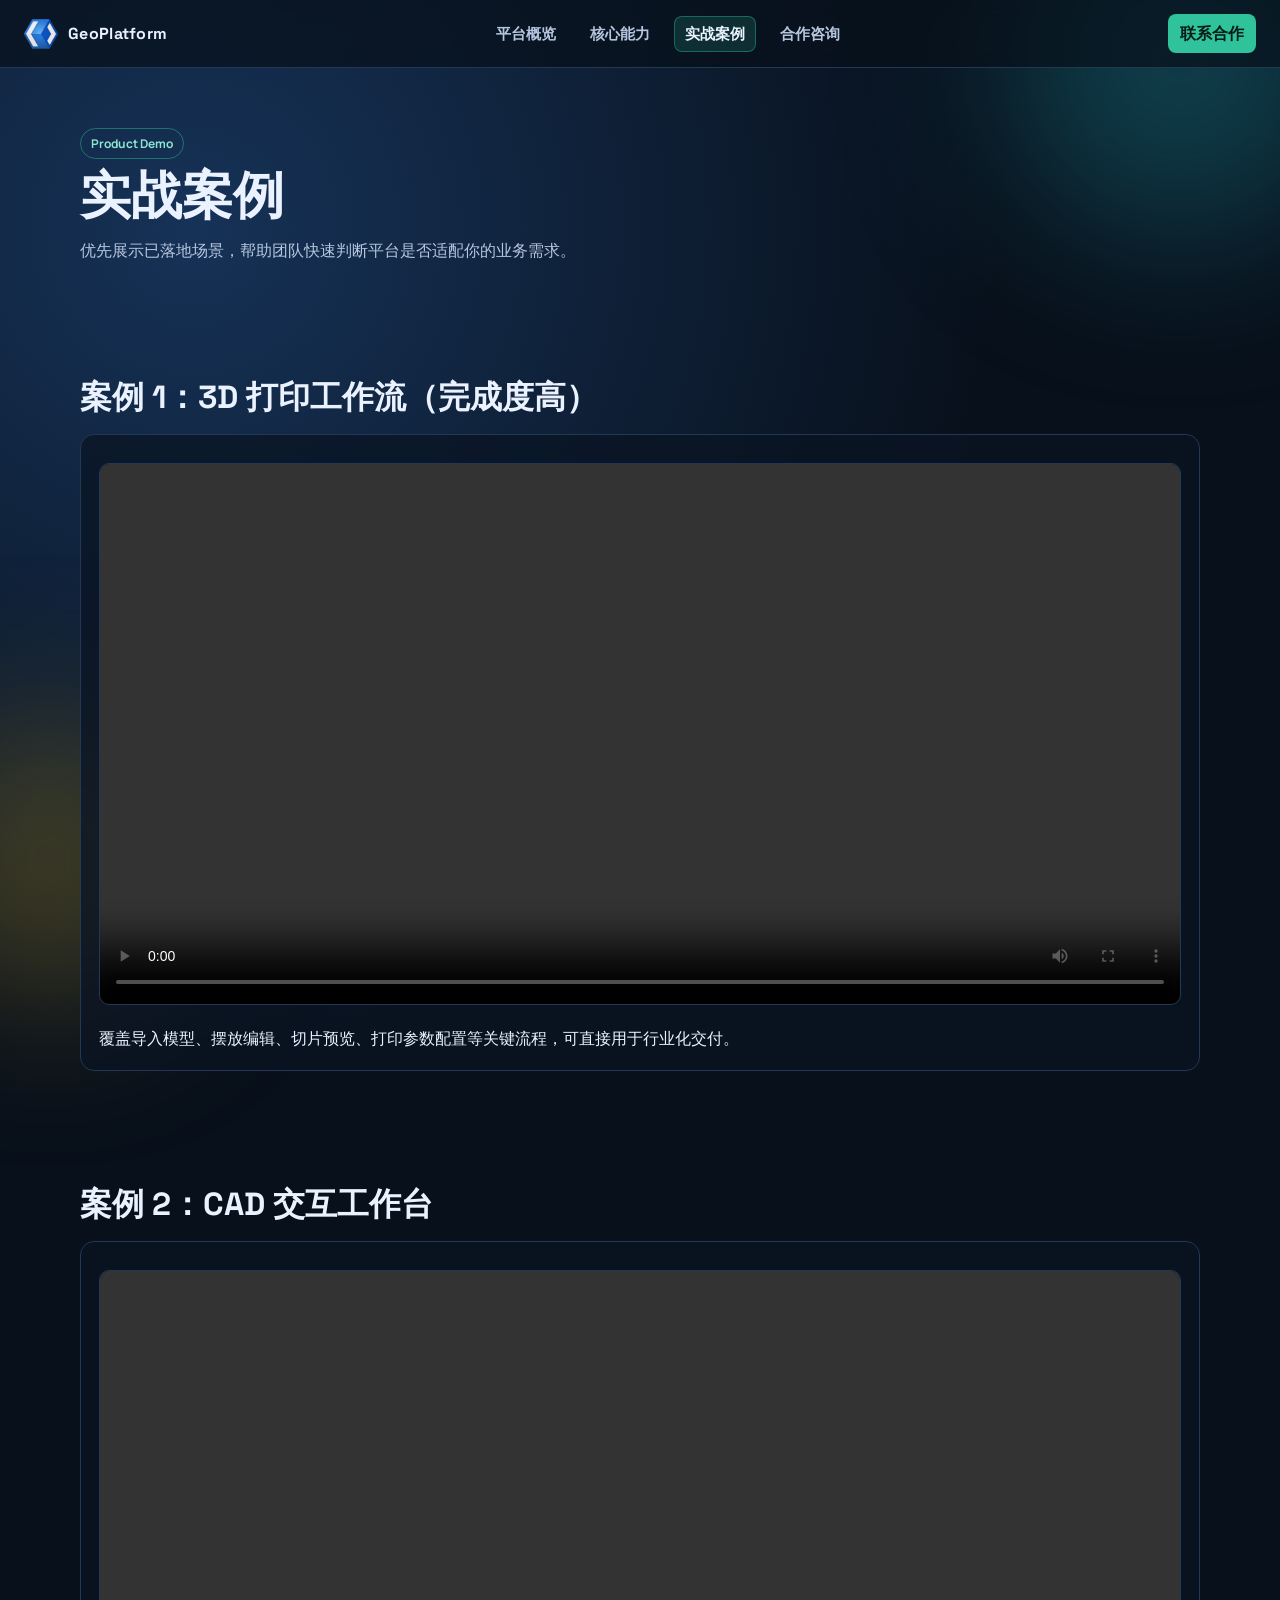
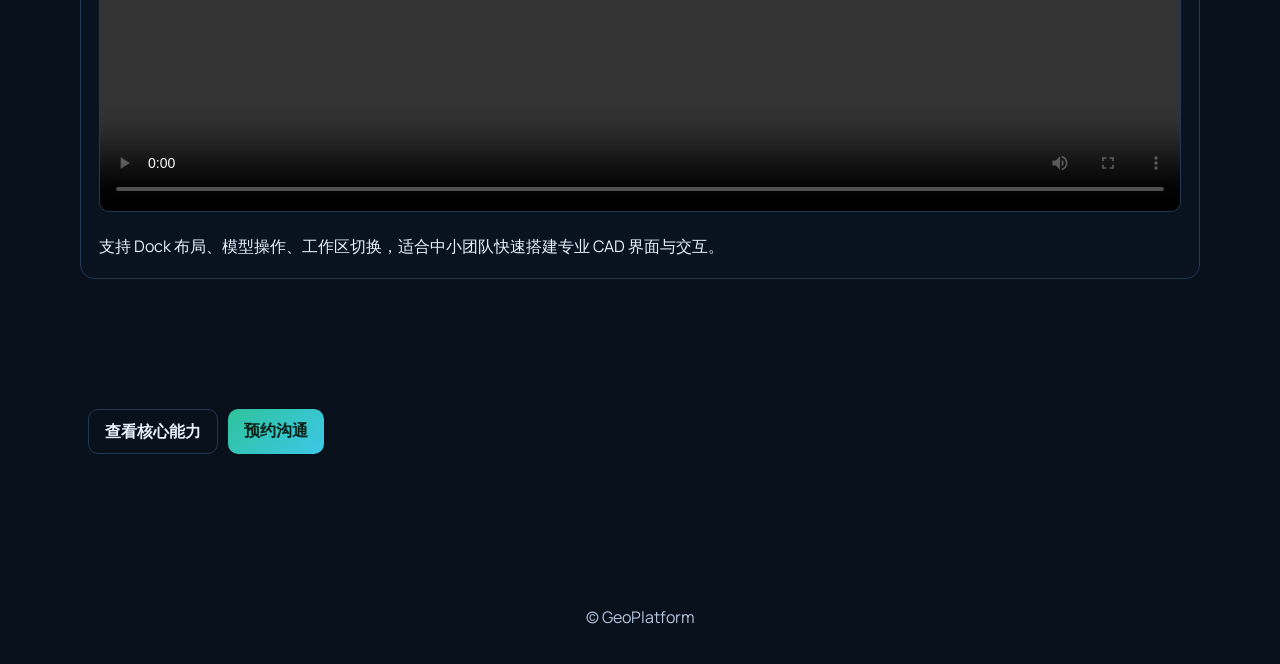
==== cases.html @ 3b735857 "feat: move demo videos to dedicated cases page and refine feature copy" ====
<!doctype html>
<html lang="zh-CN">
<head>
  <meta charset="UTF-8" />
  <meta name="viewport" content="width=device-width, initial-scale=1.0" />
  <title>GeoPlatform | 实战案例</title>
  <meta name="description" content="GeoPlatform 实战案例：3D 打印工作流与 CAD 交互工作台视频演示。" />
  <link rel="preconnect" href="https://fonts.googleapis.com">
  <link rel="preconnect" href="https://fonts.gstatic.com" crossorigin>
  <link href="https://fonts.googleapis.com/css2?family=Manrope:wght@400;600;700;800&family=Space+Grotesk:wght@500;700&display=swap" rel="stylesheet">
  <link rel="stylesheet" href="styles.css" />
</head>
<body>
  <div class="bg-shape bg-shape-a"></div>
  <div class="bg-shape bg-shape-b"></div>

  <header class="topbar">
    <div class="brand">
      <img src="assets/brand/logo.png" alt="GeoPlatform Logo" />
      <span>GeoPlatform</span>
    </div>
    <nav class="top-links" aria-label="Primary">
      <a href="index.html">平台概览</a>
      <a href="features.html">核心能力</a>
      <a class="active" href="cases.html">实战案例</a>
      <a href="index.html#contact">合作咨询</a>
    </nav>
    <div class="top-actions">
      <a class="cta" href="index.html#contact">联系合作</a>
    </div>
  </header>

  <main>
    <section class="section page-hero">
      <p class="tag">Product Demo</p>
      <h1>实战案例</h1>
      <p class="subtitle">优先展示已落地场景，帮助团队快速判断平台是否适配你的业务需求。</p>
    </section>

    <section class="section" id="print-case">
      <h2>案例 1：3D 打印工作流（完成度高）</h2>
      <article class="card case-video">
        <video controls playsinline preload="metadata">
          <source src="assets/media/print-demo.mp4" type="video/mp4" />
          你的浏览器不支持视频播放。
        </video>
        <p>覆盖导入模型、摆放编辑、切片预览、打印参数配置等关键流程，可直接用于行业化交付。</p>
      </article>
    </section>

    <section class="section" id="cad-case">
      <h2>案例 2：CAD 交互工作台</h2>
      <article class="card case-video">
        <video controls playsinline preload="metadata">
          <source src="assets/media/cadpreview.mp4" type="video/mp4" />
          你的浏览器不支持视频播放。
        </video>
        <p>支持 Dock 布局、模型操作、工作区切换，适合中小团队快速搭建专业 CAD 界面与交互。</p>
      </article>
    </section>

    <section class="section">
      <div class="section-action">
        <a class="btn btn-ghost" href="features.html">查看核心能力</a>
        <a class="btn btn-primary" href="index.html#contact">预约沟通</a>
      </div>
    </section>
  </main>

  <footer>
    <p>© <span id="year"></span> GeoPlatform</p>
  </footer>

  <script src="script.js"></script>
</body>
</html>
---- styles.css ----
:root {
  --bg: #08101b;
  --bg-soft: #111e31;
  --text: #eaf2ff;
  --muted: #b6c6df;
  --line: #233854;
  --brand: #2fc29b;
  --brand-2: #f2b45a;
  --card: rgba(10, 21, 35, 0.75);
}

* { box-sizing: border-box; }
html, body { margin: 0; padding: 0; }
body {
  font-family: "Manrope", "PingFang SC", "Microsoft YaHei", sans-serif;
  color: var(--text);
  background: radial-gradient(circle at 15% 10%, #163257 0%, var(--bg) 35%), var(--bg);
  overflow-x: hidden;
}

.bg-shape {
  position: fixed;
  border-radius: 999px;
  filter: blur(80px);
  z-index: -1;
}
.bg-shape-a { width: 360px; height: 360px; background: #1b7f8f66; top: -120px; right: -80px; }
.bg-shape-b { width: 280px; height: 280px; background: #9d7f2360; bottom: -100px; left: -90px; }

.topbar {
  position: sticky;
  top: 0;
  z-index: 10;
  display: flex;
  justify-content: space-between;
  align-items: center;
  padding: 14px 24px;
  background: rgba(8, 16, 27, 0.7);
  backdrop-filter: blur(10px);
  border-bottom: 1px solid var(--line);
}

.brand {
  display: flex;
  align-items: center;
  gap: 10px;
  font-family: "Space Grotesk", sans-serif;
  font-weight: 700;
  letter-spacing: 0.3px;
}
.brand img { width: 34px; height: 34px; object-fit: contain; }
.top-links {
  display: flex;
  align-items: center;
  gap: 14px;
}
.top-links a {
  text-decoration: none;
  color: var(--muted);
  font-weight: 700;
  font-size: 0.95rem;
  padding: 6px 10px;
  border-radius: 8px;
}
.top-links a:hover {
  color: var(--text);
  background: rgba(255, 255, 255, 0.06);
}
.top-links a.active {
  color: var(--text);
  background: rgba(47, 194, 155, 0.16);
  border: 1px solid #2fc29b66;
}
.top-actions {
  display: flex;
  align-items: center;
}

main { max-width: 1160px; margin: 0 auto; padding: 20px 20px 72px; }
.section { padding: 56px 0; }

.hero {
  display: grid;
  grid-template-columns: 1.1fr 1fr;
  gap: 28px;
  align-items: center;
}
.tag {
  display: inline-block;
  margin: 0 0 10px;
  font-size: 12px;
  font-weight: 700;
  padding: 6px 10px;
  border: 1px solid #2fc29b77;
  border-radius: 999px;
  color: #8de6d1;
}
h1 {
  margin: 0;
  font-family: "Space Grotesk", sans-serif;
  font-size: clamp(2rem, 4vw, 3.2rem);
  line-height: 1.05;
}
.subtitle { color: var(--muted); line-height: 1.7; margin-top: 14px; }

.hero-media video {
  width: 100%;
  border-radius: 16px;
  border: 1px solid var(--line);
  box-shadow: 0 16px 60px rgba(0, 0, 0, 0.45);
}

h2 {
  margin: 0 0 14px;
  font-family: "Space Grotesk", sans-serif;
  font-size: clamp(1.4rem, 2.5vw, 2rem);
}
h3 { margin: 0 0 8px; font-size: 1.1rem; }
p { margin: 0; }
.hint { color: var(--muted); margin-bottom: 14px; }

.grid { display: grid; gap: 14px; }
.grid-2 { grid-template-columns: repeat(2, minmax(0, 1fr)); }
.grid-3 { grid-template-columns: repeat(3, minmax(0, 1fr)); }

.card {
  background: var(--card);
  border: 1px solid var(--line);
  border-radius: 14px;
  padding: 18px;
  line-height: 1.7;
}
.case-video video {
  width: 100%;
  margin: 10px 0 12px;
  border-radius: 10px;
  border: 1px solid var(--line);
  background: #08101b;
}

.arch {
  width: 100%;
  border-radius: 14px;
  border: 1px solid var(--line);
  background: #0c1727;
  padding: 8px;
}

.btn {
  display: inline-block;
  text-decoration: none;
  padding: 10px 16px;
  border-radius: 10px;
  font-weight: 700;
  transition: transform .2s ease, background .2s ease;
}
.btn:hover { transform: translateY(-2px); }
.btn-primary {
  background: linear-gradient(135deg, var(--brand), #3cc8e8);
  color: #072018;
}
.btn-ghost {
  border: 1px solid var(--line);
  color: var(--text);
  margin-left: 8px;
}

.cta {
  text-decoration: none;
  color: #051d18;
  background: var(--brand);
  padding: 8px 12px;
  border-radius: 8px;
  font-weight: 700;
}

.hero-actions { margin-top: 18px; }
.section-action {
  margin-top: 18px;
  display: flex;
  gap: 10px;
  flex-wrap: wrap;
}

.page-hero {
  padding-top: 40px;
}
.metrics {
  margin-top: 16px;
  display: grid;
  gap: 12px;
  grid-template-columns: repeat(4, minmax(0, 1fr));
}
.metric h3 {
  margin-bottom: 6px;
}
.metric p {
  color: var(--muted);
}
.flow {
  margin-top: 14px;
  display: flex;
  flex-wrap: wrap;
  gap: 8px;
}
.flow span {
  padding: 6px 10px;
  border-radius: 999px;
  border: 1px solid #3a5d83;
  background: rgba(16, 35, 56, 0.75);
  color: #c8ddff;
  font-size: 0.86rem;
  font-weight: 700;
}
.emphasis {
  margin-top: 14px;
  border-color: #2fc29b88;
  background: linear-gradient(140deg, rgba(47, 194, 155, 0.12), rgba(10, 21, 35, 0.8));
}

.contact {
  text-align: center;
  border-top: 1px dashed var(--line);
  border-bottom: 1px dashed var(--line);
}

footer {
  text-align: center;
  color: var(--muted);
  padding: 24px 12px 36px;
}

@media (max-width: 980px) {
  .hero { grid-template-columns: 1fr; }
  .grid-2, .grid-3 { grid-template-columns: 1fr; }
  .metrics { grid-template-columns: 1fr; }
  .top-links { display: none; }
  main { padding: 12px 16px 56px; }
}
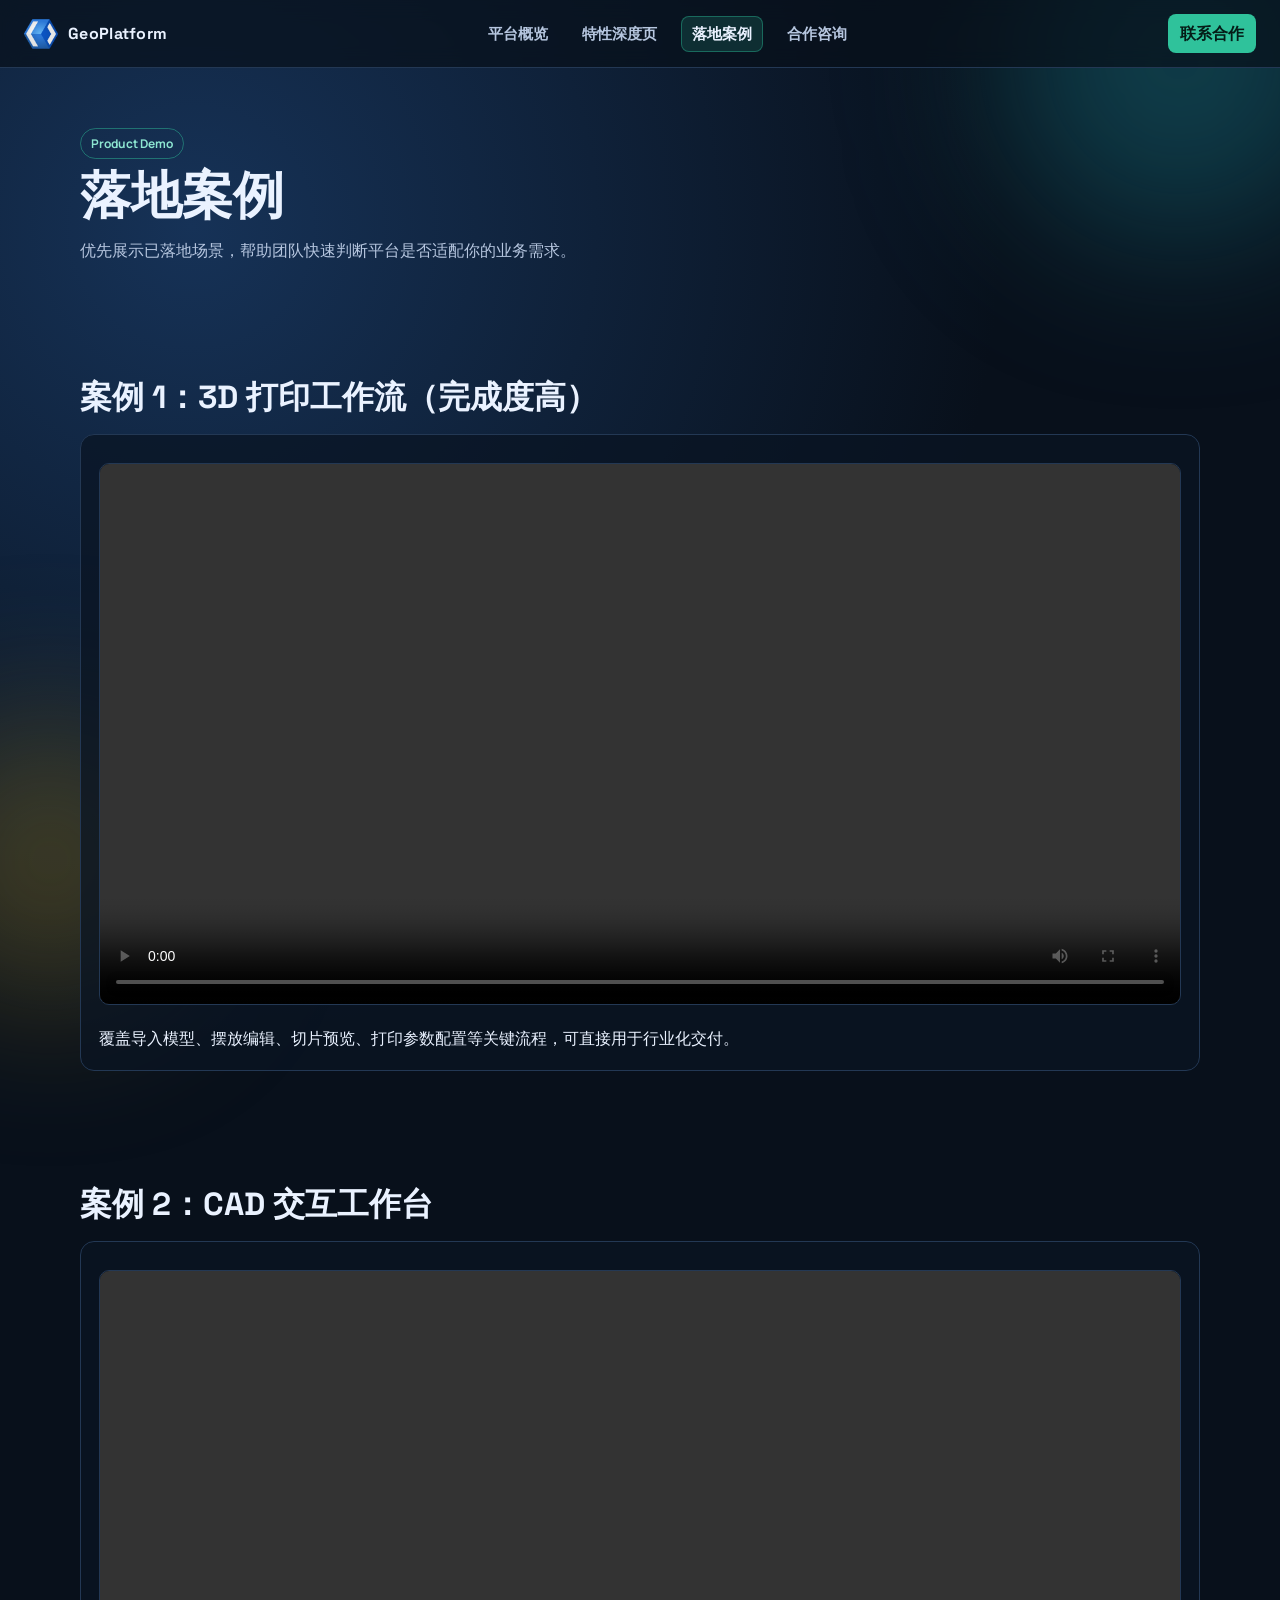
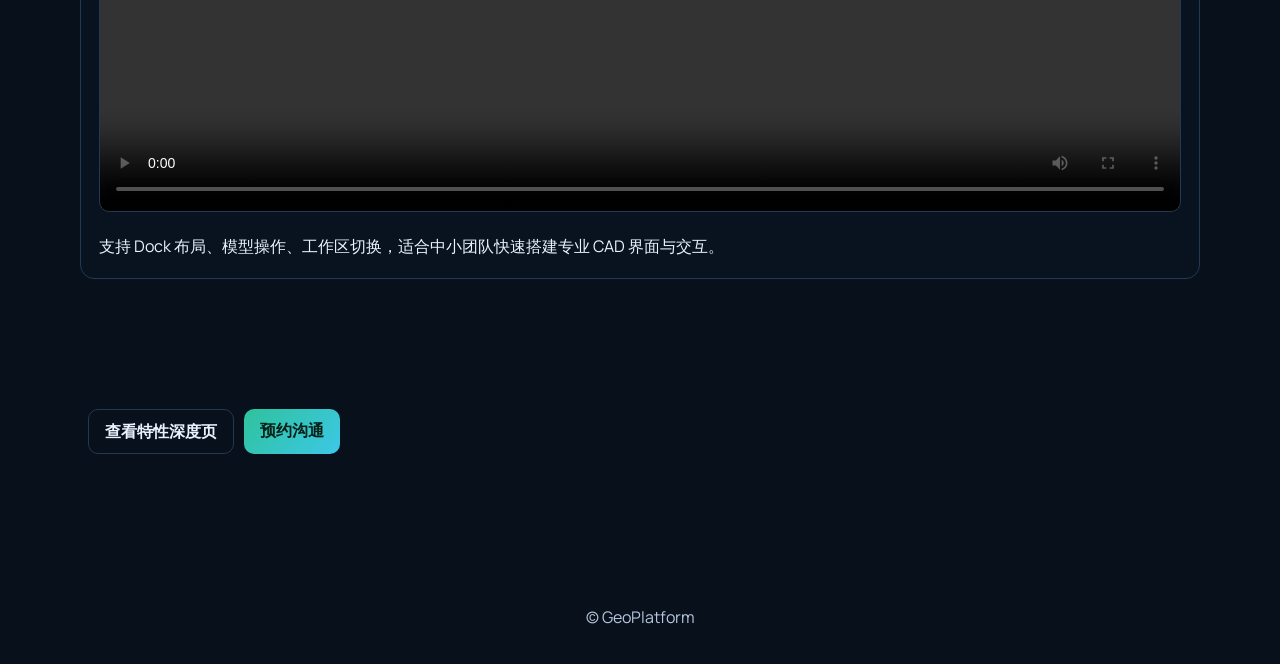
==== commit 103cdbce: "refactor: align nav and terminology to feature-depth and delivery-cases" ====
--- a/cases.html
+++ b/cases.html
@@ -3,8 +3,8 @@
 <head>
   <meta charset="UTF-8" />
   <meta name="viewport" content="width=device-width, initial-scale=1.0" />
-  <title>GeoPlatform | 实战案例</title>
-  <meta name="description" content="GeoPlatform 实战案例：3D 打印工作流与 CAD 交互工作台视频演示。" />
+  <title>GeoPlatform | 落地案例</title>
+  <meta name="description" content="GeoPlatform 落地案例：3D 打印工作流与 CAD 交互工作台视频演示。" />
   <link rel="preconnect" href="https://fonts.googleapis.com">
   <link rel="preconnect" href="https://fonts.gstatic.com" crossorigin>
   <link href="https://fonts.googleapis.com/css2?family=Manrope:wght@400;600;700;800&family=Space+Grotesk:wght@500;700&display=swap" rel="stylesheet">
@@ -21,8 +21,8 @@
     </div>
     <nav class="top-links" aria-label="Primary">
       <a href="index.html">平台概览</a>
-      <a href="features.html">核心能力</a>
-      <a class="active" href="cases.html">实战案例</a>
+      <a href="features.html">特性深度页</a>
+      <a class="active" href="cases.html">落地案例</a>
       <a href="index.html#contact">合作咨询</a>
     </nav>
     <div class="top-actions">
@@ -33,7 +33,7 @@
   <main>
     <section class="section page-hero">
       <p class="tag">Product Demo</p>
-      <h1>实战案例</h1>
+      <h1>落地案例</h1>
       <p class="subtitle">优先展示已落地场景，帮助团队快速判断平台是否适配你的业务需求。</p>
     </section>
 
@@ -61,7 +61,7 @@
 
     <section class="section">
       <div class="section-action">
-        <a class="btn btn-ghost" href="features.html">查看核心能力</a>
+        <a class="btn btn-ghost" href="features.html">查看特性深度页</a>
         <a class="btn btn-primary" href="index.html#contact">预约沟通</a>
       </div>
     </section>
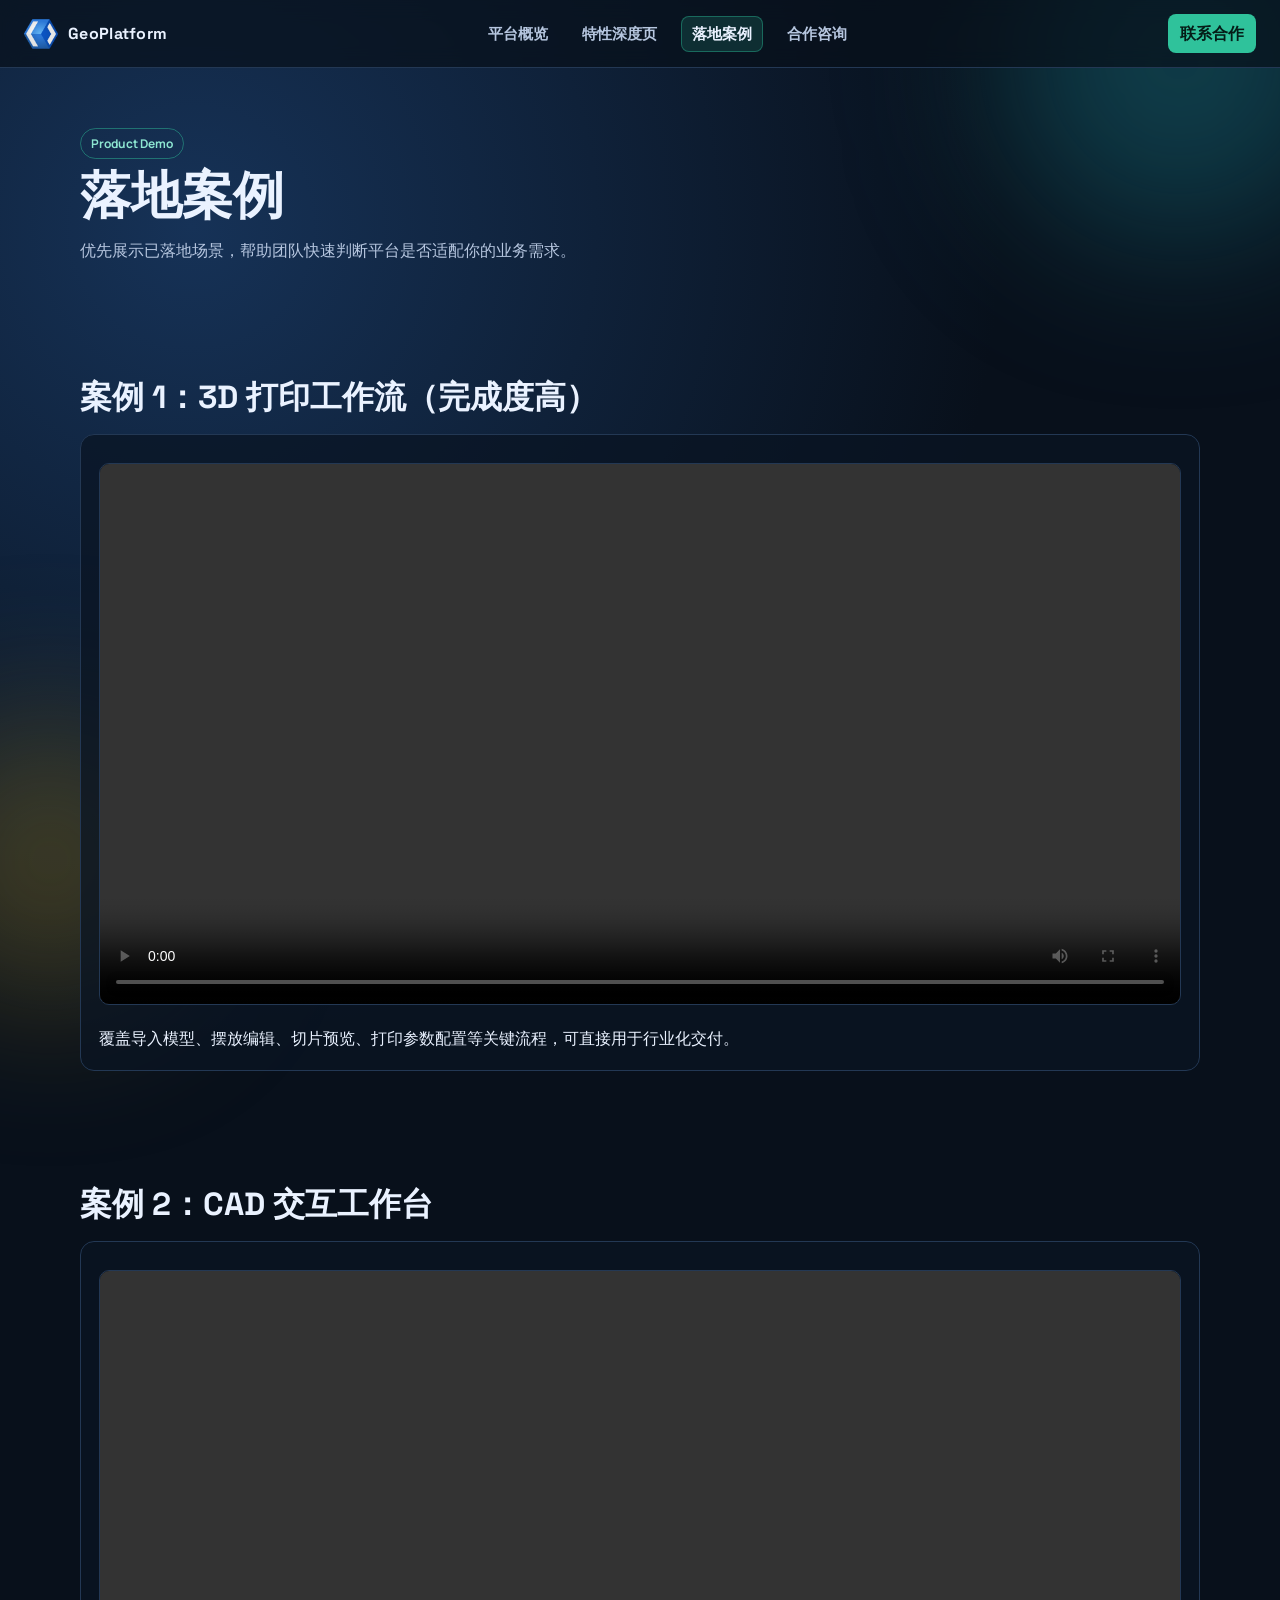
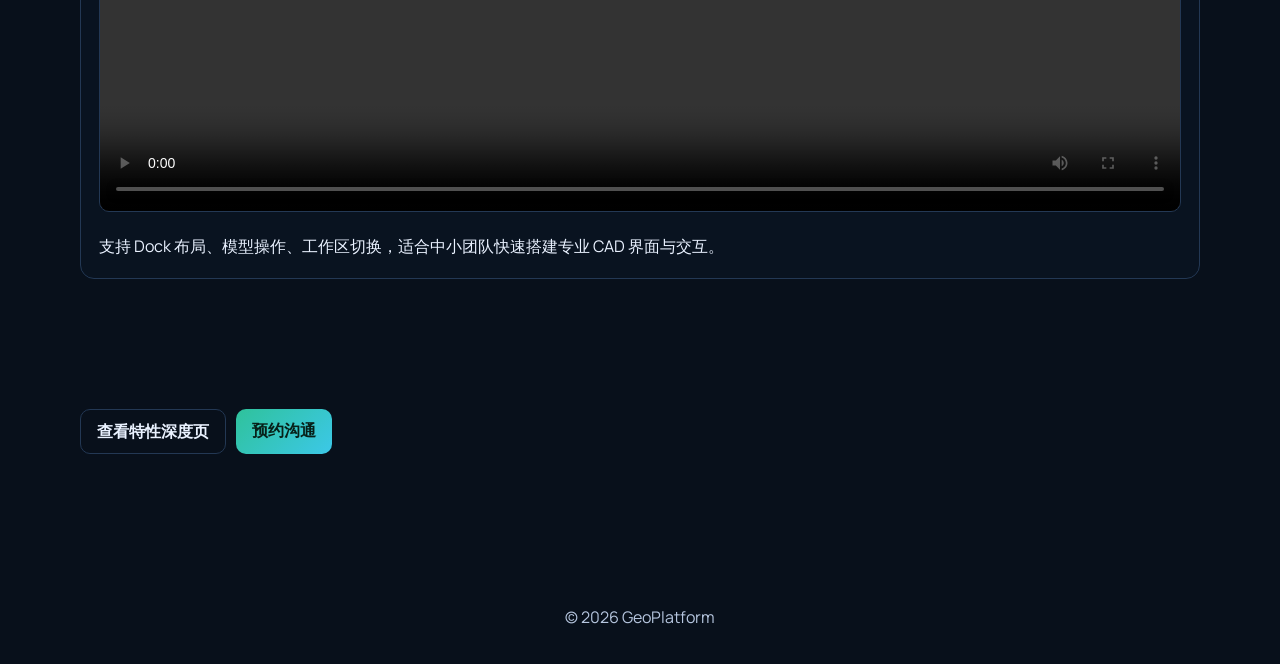
==== commit 1e53cb06: "fix(deploy): keep media files under 25MiB with segmented playback" ====
--- a/cases.html
+++ b/cases.html
@@ -40,8 +40,8 @@
     <section class="section" id="print-case">
       <h2>案例 1：3D 打印工作流（完成度高）</h2>
       <article class="card case-video">
-        <video controls playsinline preload="metadata">
-          <source src="assets/media/print-demo.mp4" type="video/mp4" />
+        <video controls playsinline preload="metadata" data-playlist="assets/media/print-demo.part1.mp4,assets/media/print-demo.part2.mp4,assets/media/print-demo.part3.mp4">
+          <source src="assets/media/print-demo.part1.mp4" type="video/mp4" />
           你的浏览器不支持视频播放。
         </video>
         <p>覆盖导入模型、摆放编辑、切片预览、打印参数配置等关键流程，可直接用于行业化交付。</p>
--- a/styles.css
+++ b/styles.css
@@ -74,6 +74,7 @@
 .top-actions {
   display: flex;
   align-items: center;
+  gap: 10px;
 }
 
 main { max-width: 1160px; margin: 0 auto; padding: 20px 20px 72px; }
@@ -130,6 +131,17 @@
   padding: 18px;
   line-height: 1.7;
 }
+.feature-link {
+  display: block;
+  text-decoration: none;
+  color: var(--text);
+  transition: transform .2s ease, border-color .2s ease, background .2s ease;
+}
+.feature-link:hover {
+  transform: translateY(-2px);
+  border-color: #2fc29b88;
+  background: rgba(20, 36, 57, 0.86);
+}
 .case-video video {
   width: 100%;
   margin: 10px 0 12px;
@@ -162,7 +174,7 @@
 .btn-ghost {
   border: 1px solid var(--line);
   color: var(--text);
-  margin-left: 8px;
+  margin-left: 0;
 }
 
 .cta {
@@ -174,7 +186,18 @@
   font-weight: 700;
 }
 
-.hero-actions { margin-top: 18px; }
+.cta-secondary {
+  color: var(--text);
+  background: transparent;
+  border: 1px solid #2fc29b88;
+}
+
+.hero-actions {
+  margin-top: 18px;
+  display: flex;
+  gap: 10px;
+  flex-wrap: wrap;
+}
 .section-action {
   margin-top: 18px;
   display: flex;
@@ -224,6 +247,21 @@
   border-bottom: 1px dashed var(--line);
 }
 
+.mobile-feature-cta {
+  display: none;
+  position: fixed;
+  right: 14px;
+  bottom: 14px;
+  z-index: 30;
+  padding: 10px 14px;
+  border-radius: 999px;
+  text-decoration: none;
+  font-weight: 800;
+  color: #072018;
+  background: linear-gradient(135deg, var(--brand), #3cc8e8);
+  box-shadow: 0 10px 25px rgba(0, 0, 0, 0.35);
+}
+
 footer {
   text-align: center;
   color: var(--muted);
@@ -235,5 +273,7 @@
   .grid-2, .grid-3 { grid-template-columns: 1fr; }
   .metrics { grid-template-columns: 1fr; }
   .top-links { display: none; }
-  main { padding: 12px 16px 56px; }
-}
+  .top-actions .cta-secondary { display: none; }
+  .mobile-feature-cta { display: inline-block; }
+  main { padding: 12px 16px 112px; }
+}
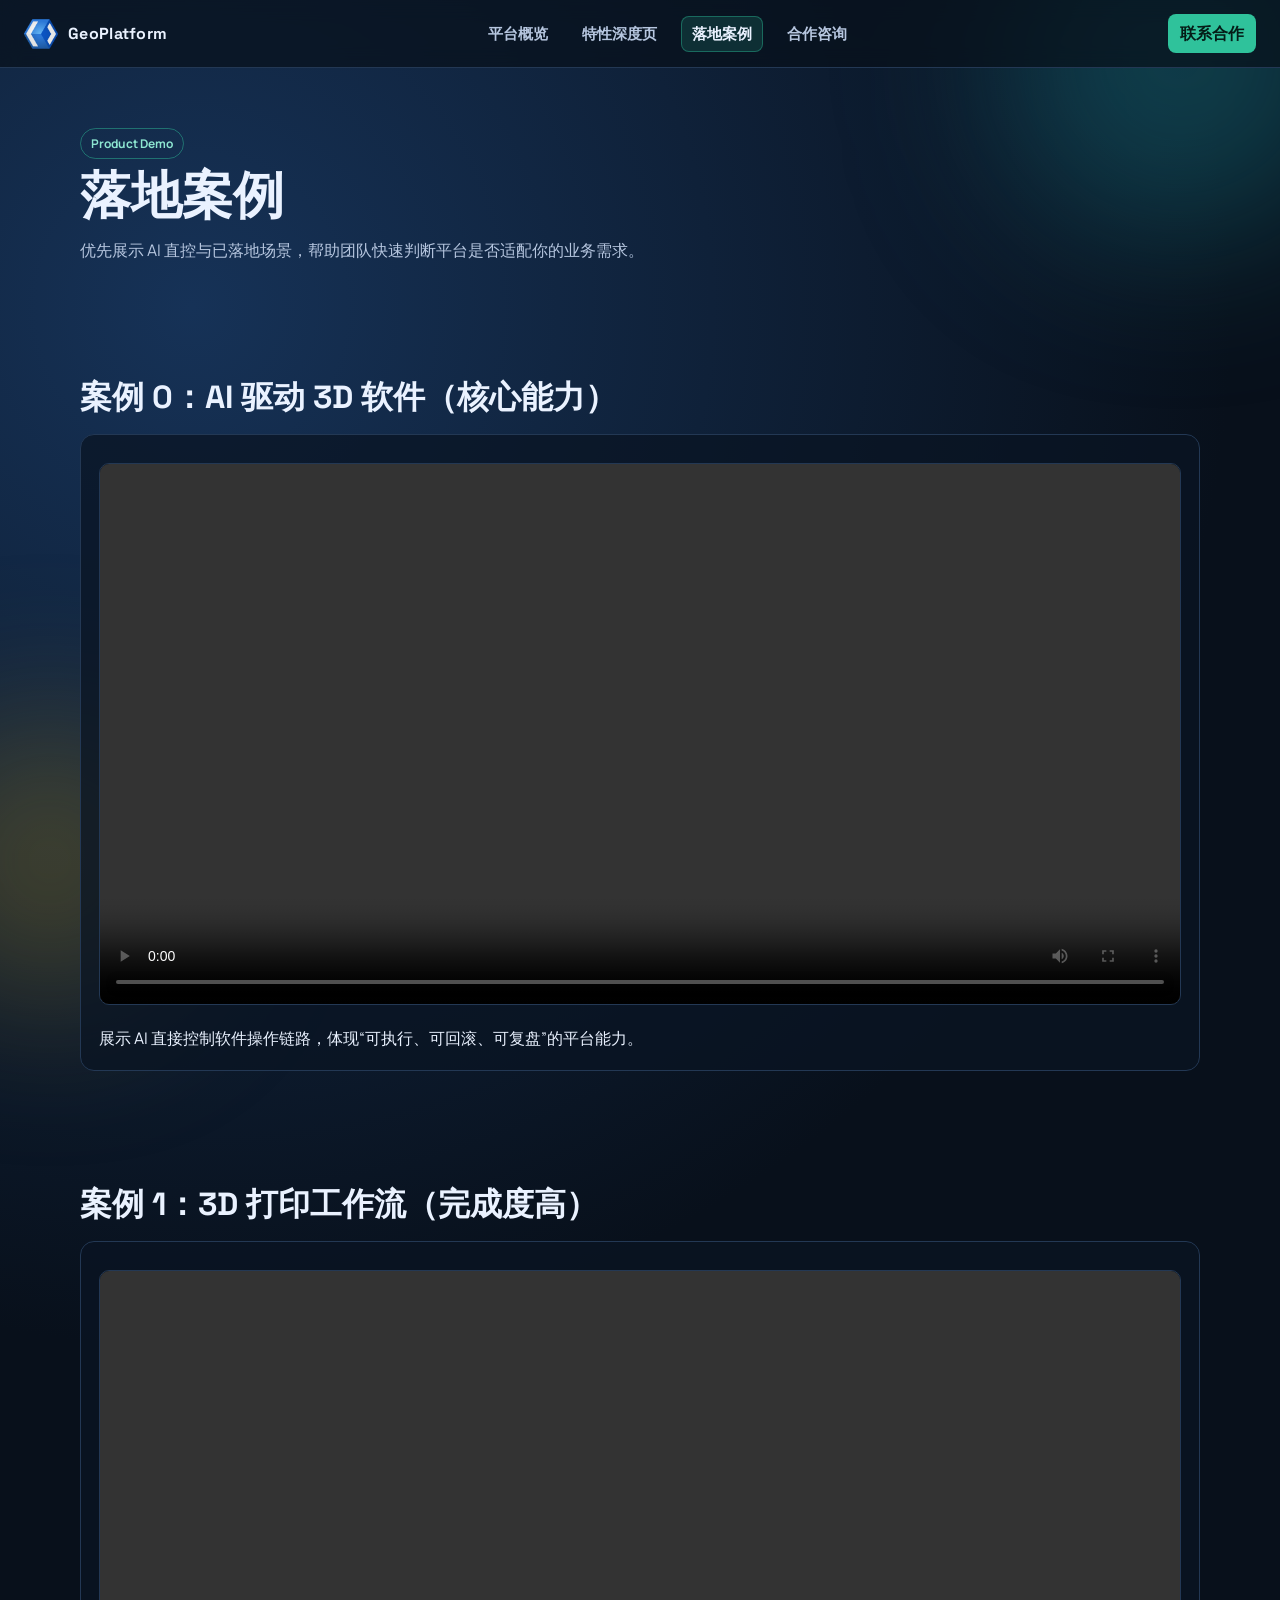
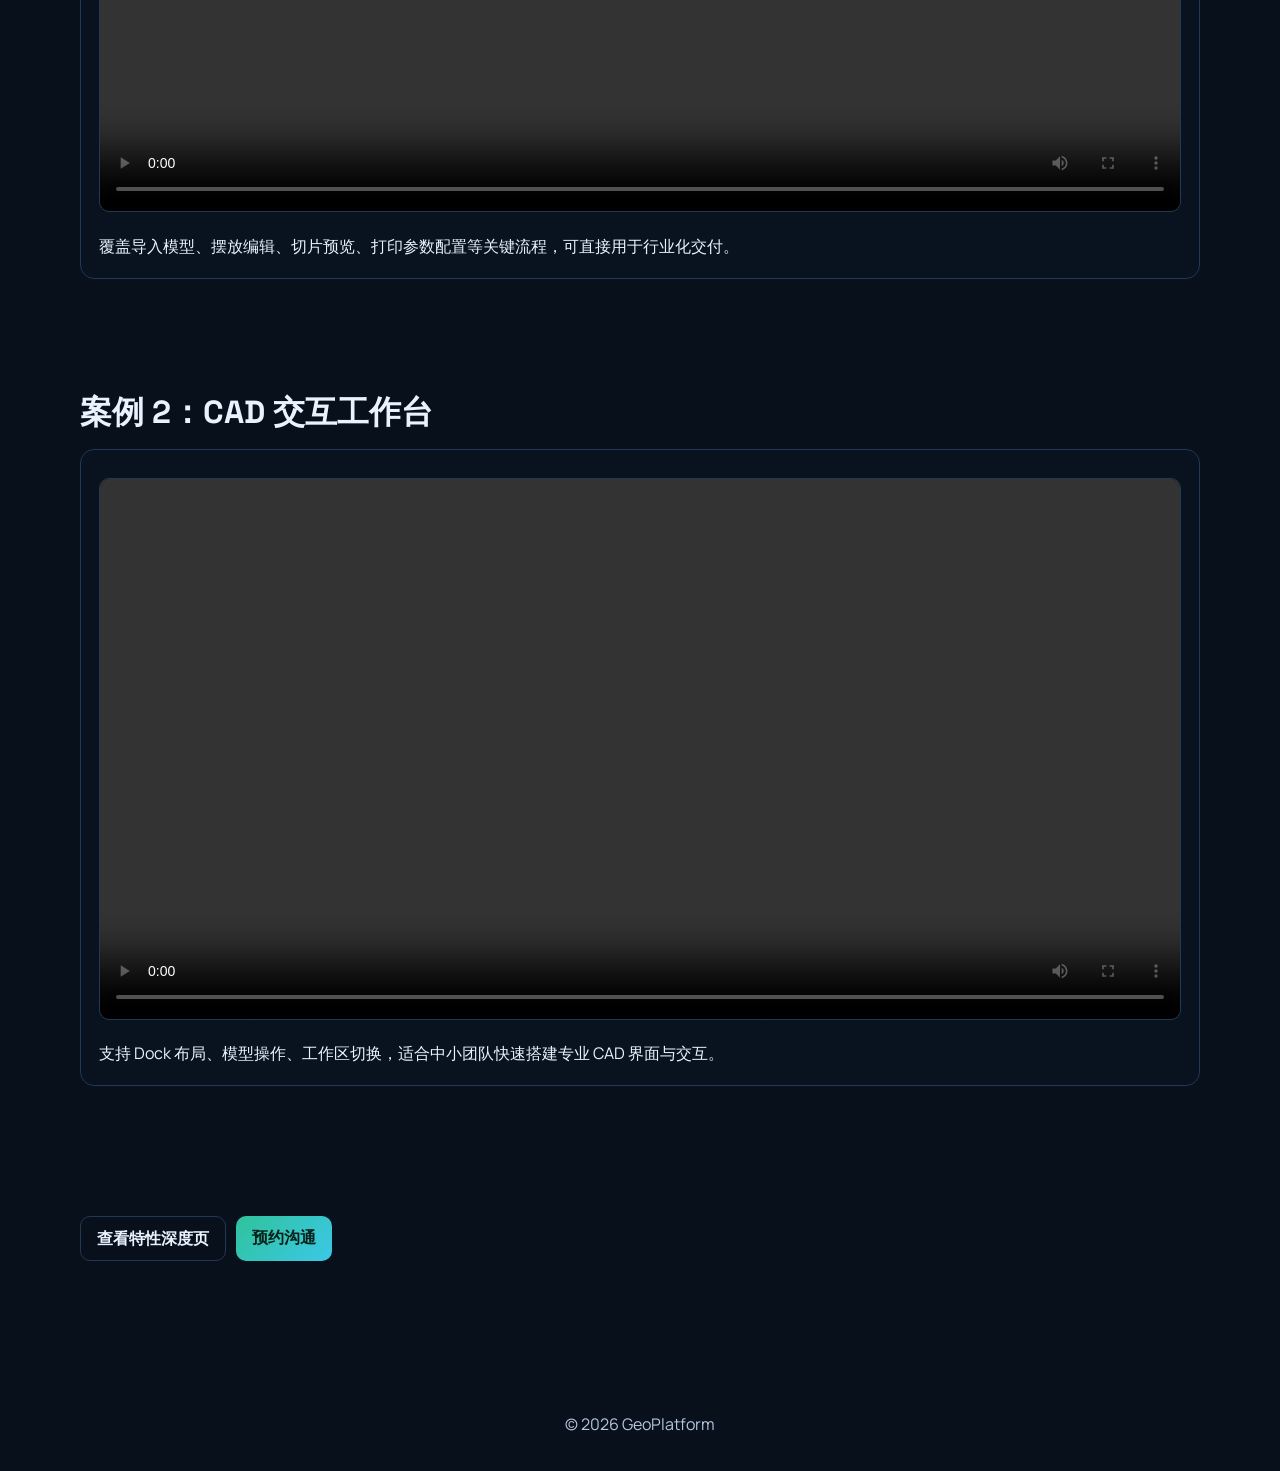
==== commit 1360d3be: "Update AI-driven pages and sync new demo video" ====
--- a/cases.html
+++ b/cases.html
@@ -4,7 +4,7 @@
   <meta charset="UTF-8" />
   <meta name="viewport" content="width=device-width, initial-scale=1.0" />
   <title>GeoPlatform | 落地案例</title>
-  <meta name="description" content="GeoPlatform 落地案例：3D 打印工作流与 CAD 交互工作台视频演示。" />
+  <meta name="description" content="GeoPlatform 落地案例：AI 驱动 3D 软件、3D 打印工作流与 CAD 交互工作台视频演示。" />
   <link rel="preconnect" href="https://fonts.googleapis.com">
   <link rel="preconnect" href="https://fonts.gstatic.com" crossorigin>
   <link href="https://fonts.googleapis.com/css2?family=Manrope:wght@400;600;700;800&family=Space+Grotesk:wght@500;700&display=swap" rel="stylesheet">
@@ -34,7 +34,18 @@
     <section class="section page-hero">
       <p class="tag">Product Demo</p>
       <h1>落地案例</h1>
-      <p class="subtitle">优先展示已落地场景，帮助团队快速判断平台是否适配你的业务需求。</p>
+      <p class="subtitle">优先展示 AI 直控与已落地场景，帮助团队快速判断平台是否适配你的业务需求。</p>
+    </section>
+
+    <section class="section" id="ai-case">
+      <h2>案例 0：AI 驱动 3D 软件（核心能力）</h2>
+      <article class="card case-video">
+        <video controls playsinline preload="metadata">
+          <source src="assets/media/ai-demo-20260323.mp4" type="video/mp4" />
+          你的浏览器不支持视频播放。
+        </video>
+        <p>展示 AI 直接控制软件操作链路，体现“可执行、可回滚、可复盘”的平台能力。</p>
+      </article>
     </section>
 
     <section class="section" id="print-case">
--- a/styles.css
+++ b/styles.css
@@ -104,6 +104,23 @@
 }
 .subtitle { color: var(--muted); line-height: 1.7; margin-top: 14px; }
 
+.hero-strip {
+  margin-top: 16px;
+  display: flex;
+  flex-wrap: wrap;
+  gap: 8px;
+}
+.hero-strip span {
+  border: 1px solid #2fc29b5c;
+  background: rgba(47, 194, 155, 0.12);
+  color: #9df0db;
+  border-radius: 999px;
+  padding: 6px 10px;
+  font-size: 0.82rem;
+  font-weight: 800;
+  letter-spacing: 0.2px;
+}
+
 .hero-media video {
   width: 100%;
   border-radius: 16px;
@@ -239,6 +256,85 @@
   margin-top: 14px;
   border-color: #2fc29b88;
   background: linear-gradient(140deg, rgba(47, 194, 155, 0.12), rgba(10, 21, 35, 0.8));
+}
+
+.control-pipeline {
+  margin-top: 16px;
+  display: grid;
+  gap: 12px;
+  grid-template-columns: repeat(4, minmax(0, 1fr));
+}
+.pipeline-step {
+  position: relative;
+  overflow: hidden;
+  min-height: 178px;
+}
+.pipeline-step::after {
+  content: "";
+  position: absolute;
+  right: -32px;
+  top: -32px;
+  width: 88px;
+  height: 88px;
+  border-radius: 999px;
+  background: linear-gradient(135deg, rgba(47, 194, 155, 0.2), rgba(60, 200, 232, 0.04));
+}
+.step-index {
+  margin-bottom: 12px;
+  font-family: "Space Grotesk", sans-serif;
+  color: #8de6d1;
+  font-size: 0.95rem;
+  font-weight: 800;
+  letter-spacing: 0.8px;
+}
+.switch-grid {
+  margin-top: 16px;
+  display: grid;
+  gap: 12px;
+  grid-template-columns: repeat(3, minmax(0, 1fr));
+}
+.switch-card {
+  min-height: 158px;
+}
+.switch-tag {
+  margin-top: 14px;
+  display: inline-block;
+  border-radius: 999px;
+  padding: 4px 10px;
+  border: 1px solid #3a5d83;
+  background: rgba(16, 35, 56, 0.75);
+  color: #c8ddff;
+  font-size: 0.78rem;
+  font-weight: 700;
+}
+.capability-table-wrap {
+  margin-top: 14px;
+  border: 1px solid var(--line);
+  border-radius: 14px;
+  overflow: hidden;
+  background: rgba(10, 21, 35, 0.7);
+}
+.capability-table {
+  width: 100%;
+  border-collapse: collapse;
+}
+.capability-table th,
+.capability-table td {
+  text-align: left;
+  padding: 12px 14px;
+  border-bottom: 1px solid #1f334d;
+  font-size: 0.92rem;
+}
+.capability-table th {
+  background: rgba(16, 35, 56, 0.84);
+  color: #d7e8ff;
+  font-weight: 800;
+}
+.capability-table td {
+  color: #c4d7f1;
+}
+.capability-table tbody tr:last-child td {
+  border-bottom: 0;
 }
 
 .contact {
@@ -272,6 +368,10 @@
   .hero { grid-template-columns: 1fr; }
   .grid-2, .grid-3 { grid-template-columns: 1fr; }
   .metrics { grid-template-columns: 1fr; }
+  .control-pipeline { grid-template-columns: repeat(2, minmax(0, 1fr)); }
+  .switch-grid { grid-template-columns: 1fr; }
+  .capability-table-wrap { overflow-x: auto; }
+  .capability-table { min-width: 620px; }
   .top-links { display: none; }
   .top-actions .cta-secondary { display: none; }
   .mobile-feature-cta { display: inline-block; }
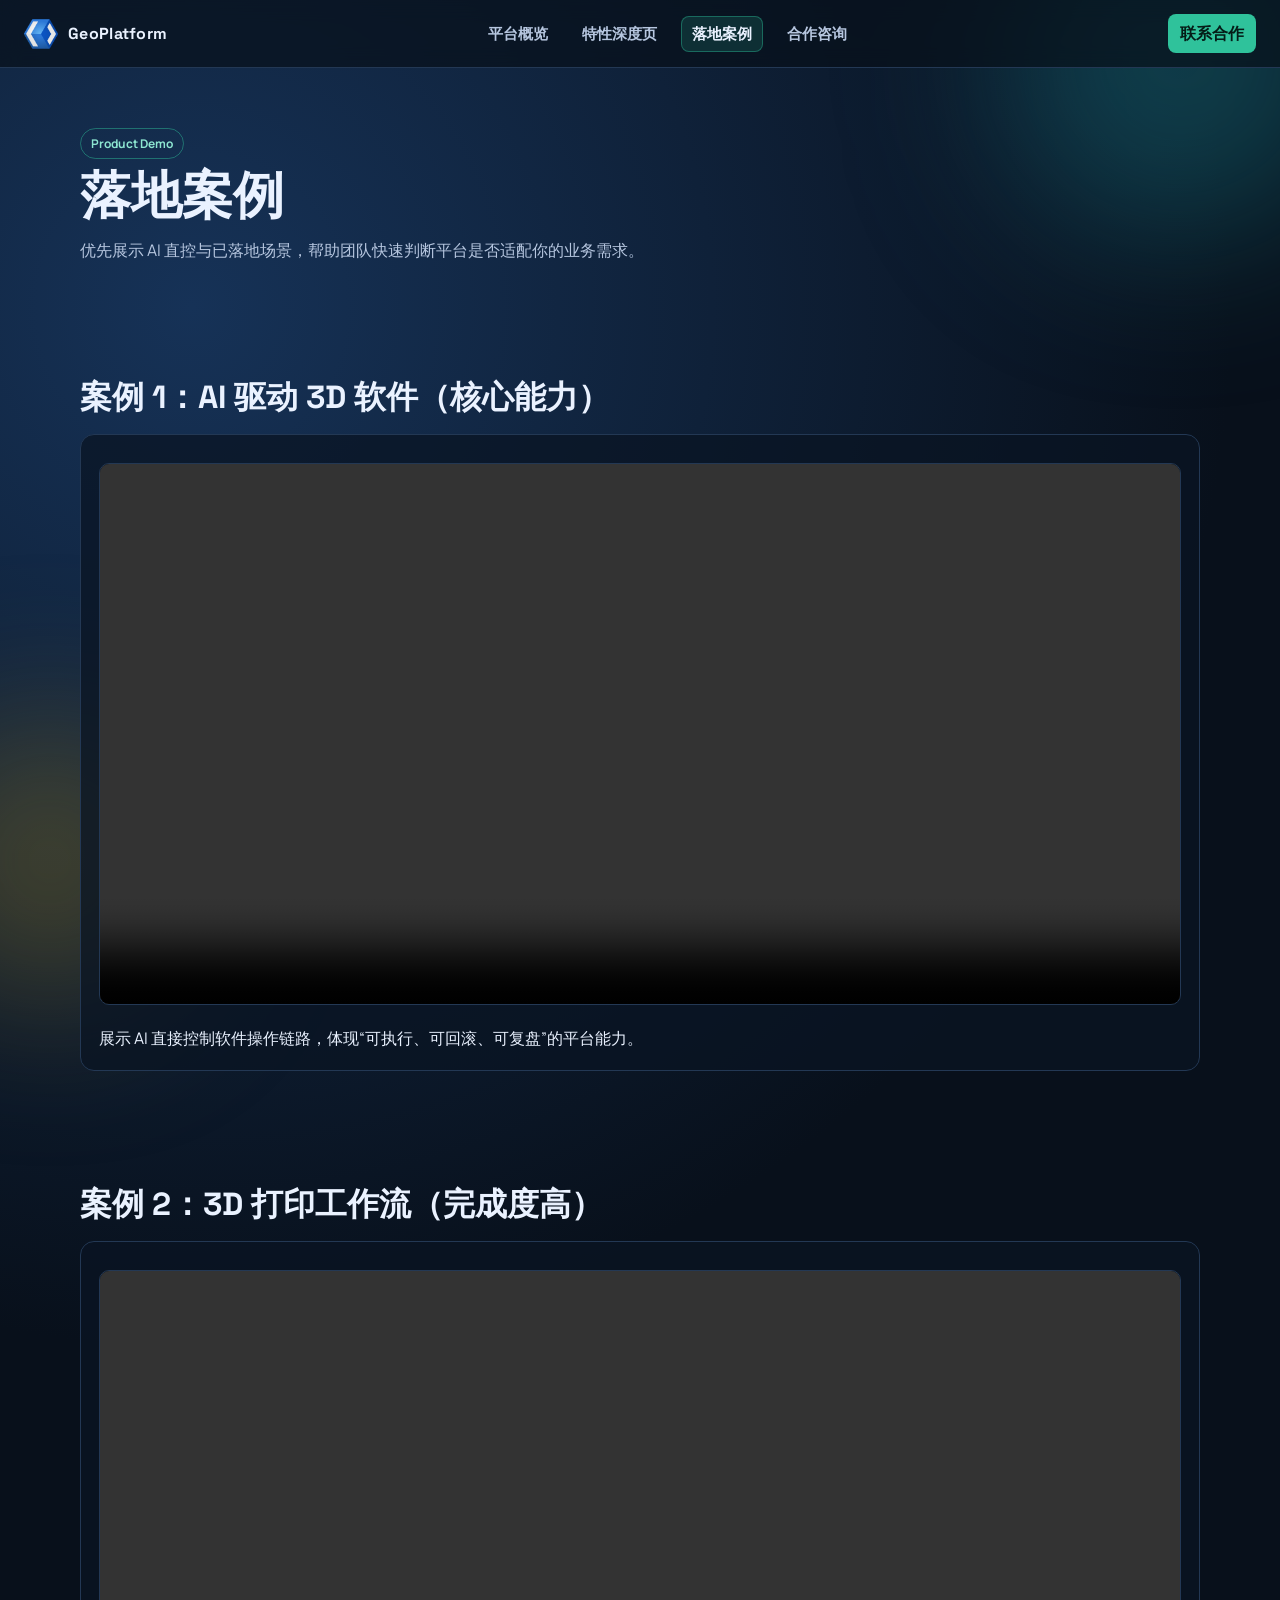
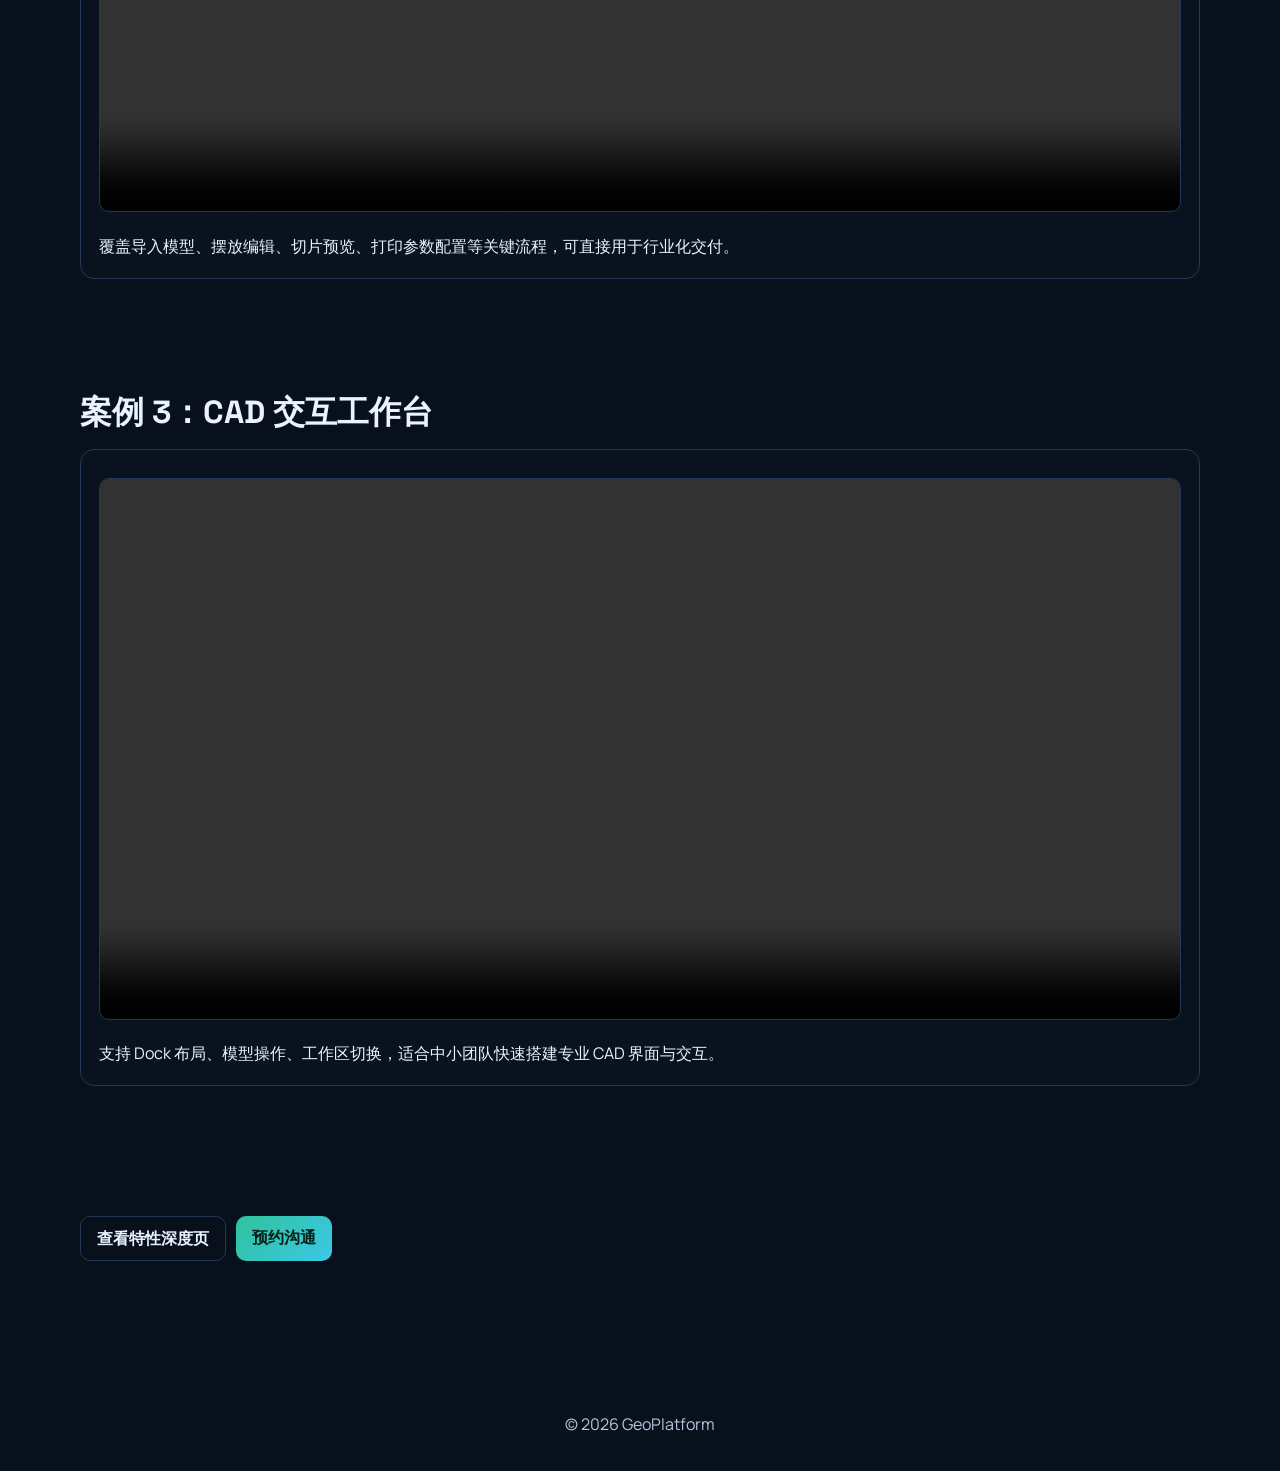
==== commit 5e84c723: "Fix section numbering to start from 1" ====
--- a/cases.html
+++ b/cases.html
@@ -38,7 +38,7 @@
     </section>
 
     <section class="section" id="ai-case">
-      <h2>案例 0：AI 驱动 3D 软件（核心能力）</h2>
+      <h2>案例 1：AI 驱动 3D 软件（核心能力）</h2>
       <article class="card case-video">
         <video controls playsinline preload="metadata">
           <source src="assets/media/ai-demo-20260323.mp4" type="video/mp4" />
@@ -49,7 +49,7 @@
     </section>
 
     <section class="section" id="print-case">
-      <h2>案例 1：3D 打印工作流（完成度高）</h2>
+      <h2>案例 2：3D 打印工作流（完成度高）</h2>
       <article class="card case-video">
         <video controls playsinline preload="metadata" data-playlist="assets/media/print-demo.part1.mp4,assets/media/print-demo.part2.mp4,assets/media/print-demo.part3.mp4">
           <source src="assets/media/print-demo.part1.mp4" type="video/mp4" />
@@ -60,7 +60,7 @@
     </section>
 
     <section class="section" id="cad-case">
-      <h2>案例 2：CAD 交互工作台</h2>
+      <h2>案例 3：CAD 交互工作台</h2>
       <article class="card case-video">
         <video controls playsinline preload="metadata">
           <source src="assets/media/cadpreview.mp4" type="video/mp4" />
--- a/styles.css
+++ b/styles.css
@@ -293,6 +293,16 @@
   gap: 12px;
   grid-template-columns: repeat(3, minmax(0, 1fr));
 }
+.switch-matrix-panel {
+  margin-top: 14px;
+  border: 1px solid #2e496d;
+  border-radius: 16px;
+  padding: 18px;
+  background:
+    radial-gradient(circle at 8% -10%, rgba(60, 200, 232, 0.12), transparent 40%),
+    radial-gradient(circle at 92% 120%, rgba(47, 194, 155, 0.12), transparent 40%),
+    rgba(8, 18, 30, 0.88);
+}
 .switch-card {
   min-height: 158px;
 }
@@ -335,6 +345,16 @@
 }
 .capability-table tbody tr:last-child td {
   border-bottom: 0;
+}
+.table-link {
+  color: #86e8d0;
+  text-decoration: none;
+  font-weight: 700;
+  border-bottom: 1px dashed #86e8d088;
+}
+.table-link:hover {
+  color: #b7ffec;
+  border-bottom-color: #b7ffec;
 }
 
 .contact {
@@ -371,7 +391,7 @@
   .control-pipeline { grid-template-columns: repeat(2, minmax(0, 1fr)); }
   .switch-grid { grid-template-columns: 1fr; }
   .capability-table-wrap { overflow-x: auto; }
-  .capability-table { min-width: 620px; }
+  .capability-table { min-width: 760px; }
   .top-links { display: none; }
   .top-actions .cta-secondary { display: none; }
   .mobile-feature-cta { display: inline-block; }
